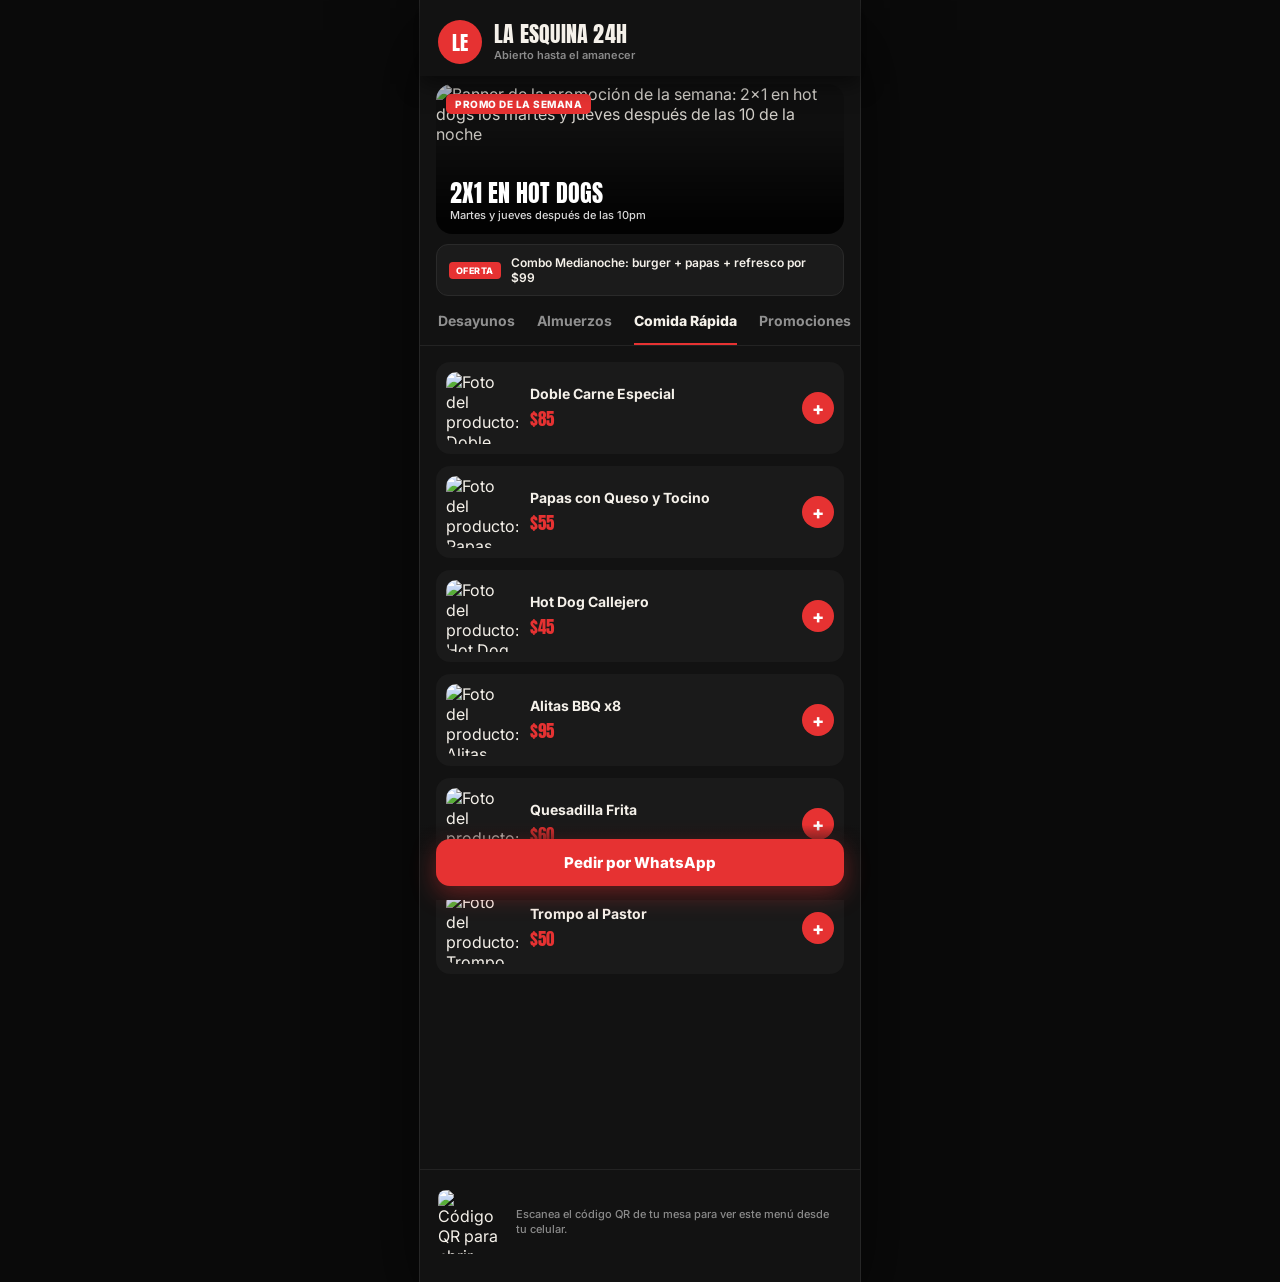
==== variaciones/1a-clasico.html @ f74f67f0 "Mejora responsive, accesibilidad de imágenes y contraste; añade README - Responsive: en pantallas an" ====
<!DOCTYPE html>
<html lang="es">
<head>
  <meta charset="utf-8">
  <meta name="viewport" content="width=device-width, initial-scale=1">
  <title>La Esquina 24H — Menú (1a Clásico)</title>

  <!-- Tipografías: Anton para títulos, Inter para el resto -->
  <link rel="preconnect" href="https://fonts.googleapis.com">
  <link rel="preconnect" href="https://fonts.gstatic.com" crossorigin>
  <link href="https://fonts.googleapis.com/css2?family=Anton&family=Inter:wght@400;500;600;700;800&display=swap" rel="stylesheet">

  <!-- Variables de diseño compartidas -->
  <link rel="stylesheet" href="../css/styles.css">

  <style>
    /* ====== Layout de la variación 1a (Clásico) ====== */

    body {
      display: flex;
      justify-content: center;
      background: #0a0a0a;
    }

    .app {
      width: 100%;
      max-width: var(--page-max-width);
      min-height: 100vh;
      background: var(--color-bg);
      display: flex;
      flex-direction: column;
      position: relative;
    }

    /* ---- Header ---- */
    .header {
      display: flex;
      align-items: center;
      gap: var(--space-md);
      padding: var(--space-xl) 18px var(--space-md);
      position: sticky;
      top: 0;
      background: var(--color-bg);
      z-index: 5;
    }
    .header__logo {
      width: 44px;
      height: 44px;
      border-radius: var(--radius-pill);
      background: var(--color-accent);
      display: flex;
      align-items: center;
      justify-content: center;
      font-family: var(--font-display);
      color: var(--color-white);
      font-size: 20px;
      flex-shrink: 0;
    }
    .header__name {
      font-family: var(--font-display);
      color: var(--color-text);
      font-size: 22px;
      letter-spacing: .01em;
      line-height: 1;
    }
    .header__tagline {
      color: var(--color-text-muted);
      font-size: 11px;
      font-weight: 600;
      margin-top: 3px;
    }

    /* ---- Banner de promoción ---- */
    .promo {
      margin: var(--space-sm) var(--space-lg) var(--space-xs);
      position: relative;
      border-radius: var(--radius-lg);
      overflow: hidden;
      height: 150px;
    }
    .promo__img {
      width: 100%;
      height: 100%;
      object-fit: cover;
    }
    .promo__overlay {
      position: absolute;
      inset: 0;
      background: linear-gradient(0deg, rgba(0,0,0,.85) 10%, rgba(0,0,0,.15) 70%);
      pointer-events: none;
    }
    .promo__badge {
      position: absolute;
      top: 10px;
      left: 10px;
      background: var(--color-accent);
      color: var(--color-white);
      font-weight: 800;
      font-size: 10px;
      letter-spacing: .05em;
      padding: 4px 9px;
      border-radius: 5px;
      text-transform: uppercase;
    }
    .promo__caption {
      position: absolute;
      bottom: 12px;
      left: 14px;
      right: 14px;
    }
    .promo__title {
      font-family: var(--font-display);
      color: var(--color-white);
      font-size: 24px;
      line-height: 1;
    }
    .promo__subtitle {
      color: #d9d9d9;
      font-size: 11px;
      font-weight: 500;
      margin-top: 3px;
    }

    /* ---- Aviso de oferta secundaria ---- */
    .offer {
      margin: 6px var(--space-lg) 10px;
      background: var(--color-bg-card);
      border: 1px solid #2a2a2a;
      border-radius: var(--radius-md);
      padding: 10px var(--space-md);
      display: flex;
      align-items: center;
      gap: 10px;
    }
    .offer__tag {
      background: var(--color-accent);
      color: var(--color-white);
      font-weight: 800;
      font-size: 9px;
      letter-spacing: .05em;
      padding: 3px 7px;
      border-radius: 4px;
      text-transform: uppercase;
      flex-shrink: 0;
    }
    .offer__text {
      color: var(--color-text);
      font-size: 12px;
      font-weight: 600;
    }

    /* ---- Tabs de categorías ---- */
    .tabs {
      display: flex;
      gap: 22px;
      padding: 6px 18px 0;
      border-bottom: 1px solid var(--color-border-soft);
      overflow-x: auto;
    }
    .tab {
      color: var(--color-text-tab);
      font-family: var(--font-body);
      font-weight: 700;
      font-size: 14px;
      padding: 0 0 14px;
      white-space: nowrap;
      border-bottom: 3px solid transparent;
      margin-bottom: -1px;
      transition: color .15s ease;
    }
    .tab.is-active {
      color: var(--color-text);
      font-weight: 800;
      border-bottom-color: var(--color-accent);
    }

    /* ---- Lista de productos ---- */
    .products {
      display: flex;
      flex-direction: column;
      gap: var(--space-md);
      padding: var(--space-lg) var(--space-lg) 120px;
      flex: 1;
    }
    .product {
      display: flex;
      gap: var(--space-md);
      background: var(--color-bg-elevated);
      border-radius: 14px;
      padding: 10px;
      align-items: center;
    }
    .product__img {
      width: 72px;
      height: 72px;
      border-radius: 10px;
      object-fit: cover;
      flex-shrink: 0;
    }
    .product__info {
      flex: 1;
      min-width: 0;
    }
    .product__name {
      color: var(--color-text);
      font-weight: 700;
      font-size: 14px;
    }
    .product__price {
      color: var(--color-accent);
      font-family: var(--font-display);
      font-size: 17px;
      margin-top: 4px;
    }
    .product__add {
      width: 32px;
      height: 32px;
      border-radius: var(--radius-pill);
      background: var(--color-accent);
      color: var(--color-white);
      font-size: 18px;
      font-weight: 800;
      display: flex;
      align-items: center;
      justify-content: center;
      flex-shrink: 0;
    }
    .products__empty {
      color: var(--color-text-muted);
      font-size: 13px;
      text-align: center;
      padding: 40px 0;
    }

    /* ---- Botón fijo de WhatsApp ---- */
    .whatsapp-bar {
      position: sticky;
      bottom: 0;
      padding: 14px var(--space-lg);
      background: linear-gradient(0deg, var(--color-bg) 60%, transparent);
      z-index: 6;
    }
    .whatsapp-btn {
      display: block;
      width: 100%;
      background: var(--color-accent);
      color: var(--color-white);
      font-weight: 800;
      font-size: 15px;
      text-align: center;
      padding: 14px;
      border-radius: 14px;
      box-shadow: var(--shadow-btn);
      text-decoration: none;
    }

    /* ---- Footer con QR ---- */
    .footer {
      padding: var(--space-xl) 18px var(--space-2xl);
      border-top: 1px solid var(--color-border-soft);
      display: flex;
      align-items: center;
      gap: 14px;
    }
    .footer__qr {
      width: 64px;
      height: 64px;
      border-radius: 8px;
      object-fit: cover;
      flex-shrink: 0;
    }
    .footer__text {
      color: var(--color-text-muted);
      font-size: 11px;
      font-weight: 500;
      line-height: 1.4;
    }
  </style>
</head>
<body>
  <div class="app">

    <!-- Header -->
    <header class="header">
      <div class="header__logo">LE</div>
      <div>
        <div class="header__name">LA ESQUINA 24H</div>
        <div class="header__tagline">Abierto hasta el amanecer</div>
      </div>
    </header>

    <!-- Banner de promoción -->
    <div class="promo">
      <img class="promo__img" src="https://placehold.co/440x150/1a1a1a/E63232?text=Promo" alt="Banner de la promoción de la semana: 2x1 en hot dogs los martes y jueves después de las 10 de la noche">
      <div class="promo__overlay"></div>
      <div class="promo__badge">Promo de la semana</div>
      <div class="promo__caption">
        <div class="promo__title">2X1 EN HOT DOGS</div>
        <div class="promo__subtitle">Martes y jueves después de las 10pm</div>
      </div>
    </div>

    <!-- Aviso de oferta secundaria -->
    <div class="offer">
      <div class="offer__tag">Oferta</div>
      <div class="offer__text">Combo Medianoche: burger + papas + refresco por $99</div>
    </div>

    <!-- Tabs de categorías -->
    <nav class="tabs" id="tabs">
      <button class="tab" data-category="desayunos">Desayunos</button>
      <button class="tab" data-category="almuerzos">Almuerzos</button>
      <button class="tab is-active" data-category="comida-rapida">Comida Rápida</button>
      <button class="tab" data-category="promociones">Promociones</button>
    </nav>

    <!-- Lista de productos (se rellena con JS) -->
    <main class="products" id="products"></main>

    <!-- Botón fijo de WhatsApp -->
    <div class="whatsapp-bar">
      <a class="whatsapp-btn" href="#">Pedir por WhatsApp</a>
    </div>

    <!-- Footer con QR -->
    <footer class="footer">
      <img class="footer__qr" src="https://placehold.co/64x64/F5F1EA/121212?text=QR" alt="Código QR para abrir este menú desde tu teléfono">
      <div class="footer__text">Escanea el código QR de tu mesa para ver este menú desde tu celular.</div>
    </footer>

  </div>

  <!-- Datos del menú compartidos entre todas las variaciones -->
  <script src="../js/menu-data.js"></script>
  <script>
    // ====== Datos de ejemplo ======
    // El array de productos vive en ../js/menu-data.js (window.MENU) y es
    // compartido por 1a, 1b y 1c. "Comida Rápida" usa los mismos productos
    // y precios del mockup; las demás categorías traen ejemplos para que
    // las tabs cambien de contenido.
    const productsEl = document.getElementById('products');
    const tabsEl = document.getElementById('tabs');

    // Renderiza las tarjetas de producto de una categoría
    function renderProducts(category) {
      const items = MENU[category] || [];
      if (items.length === 0) {
        productsEl.innerHTML = '<div class="products__empty">Próximamente…</div>';
        return;
      }
      productsEl.innerHTML = items.map(function (p) {
        return (
          '<article class="product">' +
            '<img class="product__img" src="' + p.img + '" alt="Foto del producto: ' + p.name + '">' +
            '<div class="product__info">' +
              '<div class="product__name">' + p.name + '</div>' +
              '<div class="product__price">' + p.price + '</div>' +
            '</div>' +
            '<button class="product__add" aria-label="Agregar ' + p.name + '">+</button>' +
          '</article>'
        );
      }).join('');
    }

    // Cambio de categoría al hacer click en una tab
    tabsEl.addEventListener('click', function (e) {
      const tab = e.target.closest('.tab');
      if (!tab) return;
      tabsEl.querySelectorAll('.tab').forEach(function (t) {
        t.classList.remove('is-active');
      });
      tab.classList.add('is-active');
      renderProducts(tab.dataset.category);
    });

    // Estado inicial: Comida Rápida
    renderProducts('comida-rapida');
  </script>

  <!-- Aparición al hacer scroll + header sticky -->
  <script src="../js/main.js"></script>
</body>
</html>
---- css/styles.css ----
/* ============================================================
   La Esquina 24H — Variables de diseño compartidas
   Paleta oscura con acento rojo. Tipografías Anton + Inter.
   Reutilizable por todas las variaciones (1a, 1b, 1c...).
   ============================================================ */

:root {
  /* Colores */
  --color-bg:            #121212;
  --color-bg-elevated:   #1a1a1a;
  --color-bg-card:       #1b1b1b;
  --color-surface:       #1e1e1e;
  --color-border:        #262626;
  --color-border-soft:   #232323;
  --color-accent:        #E63232;
  --color-accent-shadow: rgba(230, 50, 50, .4);
  --color-text:          #F5F1EA;
  --color-text-muted:    #8a8a8a;
  --color-text-tab:      #909090;
  --color-white:         #ffffff;

  /* Tipografía */
  --font-display: 'Anton', system-ui, sans-serif;
  --font-body:    'Inter', system-ui, sans-serif;

  /* Espaciados */
  --space-xs: 4px;
  --space-sm: 8px;
  --space-md: 12px;
  --space-lg: 16px;
  --space-xl: 20px;
  --space-2xl: 28px;

  /* Radios */
  --radius-sm: 6px;
  --radius-md: 12px;
  --radius-lg: 16px;
  --radius-pill: 50%;

  /* Sombras */
  --shadow-btn: 0 8px 24px var(--color-accent-shadow);

  /* Layout */
  --page-max-width: 440px;
}

/* ============================================================
   Reset ligero
   ============================================================ */

* {
  box-sizing: border-box;
}

html, body {
  margin: 0;
  padding: 0;
}

body {
  background: #0a0a0a;
  font-family: var(--font-body);
  color: var(--color-text);
  -webkit-font-smoothing: antialiased;
}

img {
  display: block;
  max-width: 100%;
}

button {
  font-family: inherit;
  cursor: pointer;
  border: none;
  background: none;
}

/* ============================================================
   Animaciones de aparición al hacer scroll (las activa js/main.js)
   La clase .reveal solo la añade el JS, así que sin JS nada queda
   oculto. Fade-in + leve desplazamiento hacia arriba.
   ============================================================ */

.reveal {
  opacity: 0;
  transform: translateY(16px);
  transition: opacity .5s ease, transform .5s ease;
  will-change: opacity, transform;
}

.reveal.is-visible {
  opacity: 1;
  transform: none;
}

/* Respeta a quien prefiere menos movimiento */
@media (prefers-reduced-motion: reduce) {
  .reveal {
    opacity: 1;
    transform: none;
    transition: none;
  }
}

/* Header sticky: sombra al quedar fijo arriba (la alterna js/main.js) */
.is-stuck {
  box-shadow: 0 8px 20px rgba(0, 0, 0, .5);
}

/* ============================================================
   Pantallas anchas (tablet / desktop)
   El menú es un marco tipo móvil (max-width 440px) centrado. En
   pantallas más anchas lo destacamos con un anillo + sombra para
   que se lea como algo intencional y no como una tira flotando.
   En móvil no cambia nada.
   ============================================================ */

@media (min-width: 500px) {
  .app {
    box-shadow: 0 0 0 1px var(--color-border), 0 30px 80px rgba(0, 0, 0, .6);
  }
}
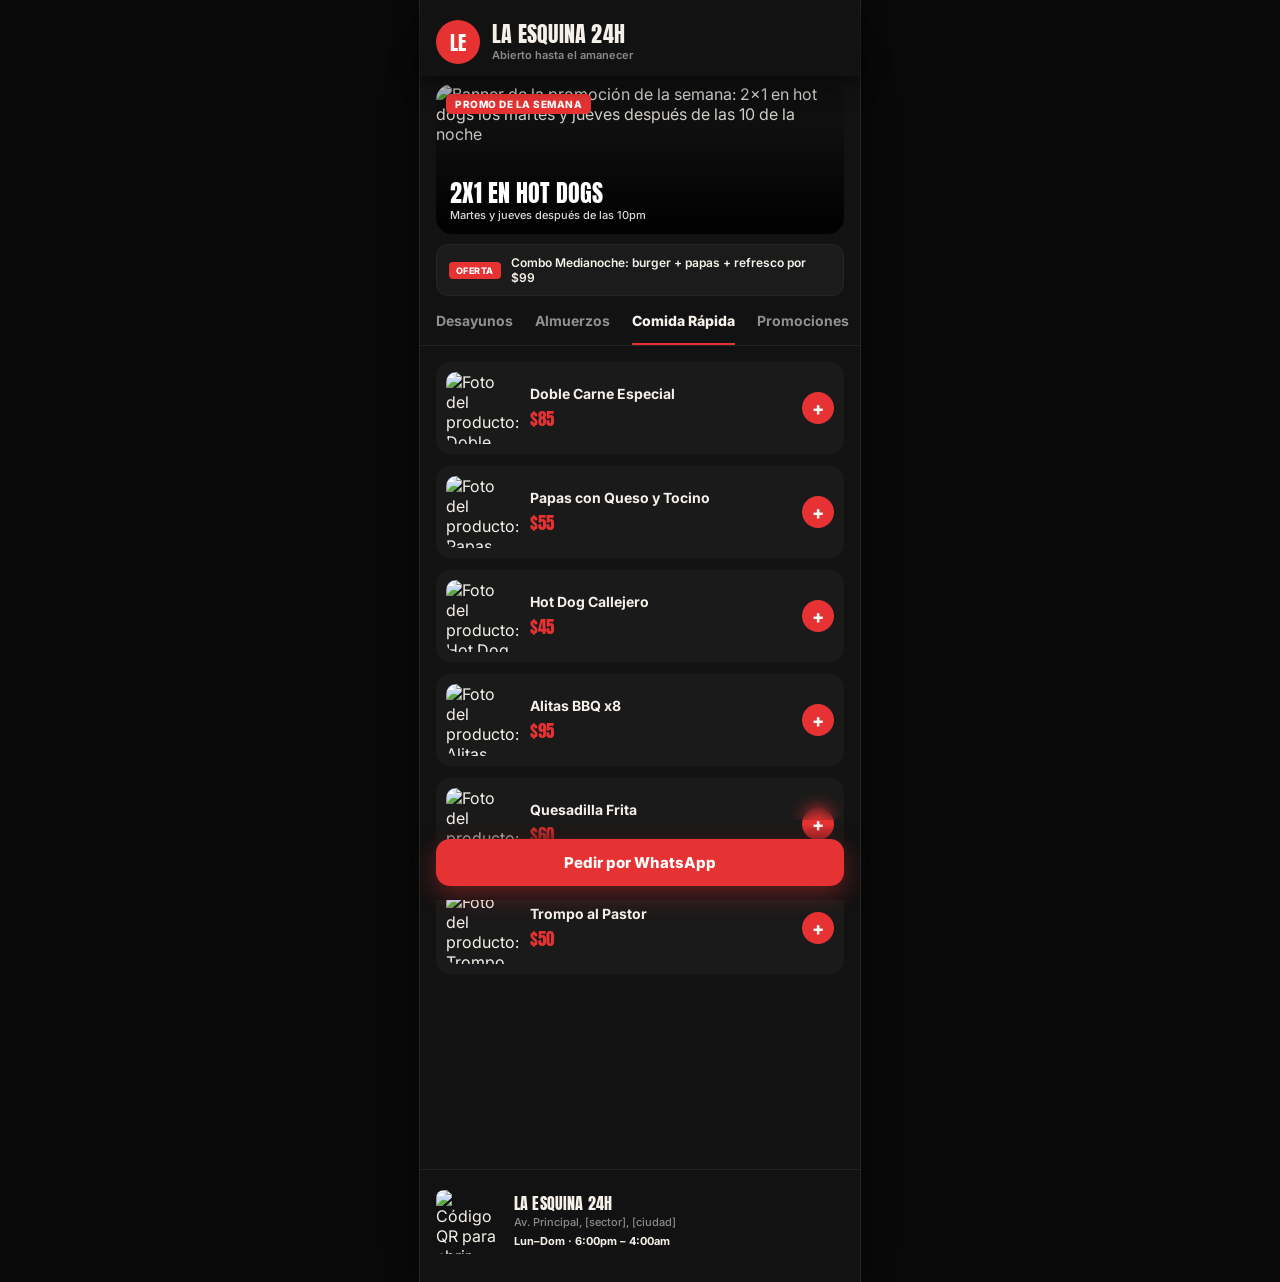
==== commit 51888223: "Add switcher for menu variations and update styles - Implemented a fixed switcher for navigating bet" ====
--- a/variaciones/1a-clasico.html
+++ b/variaciones/1a-clasico.html
@@ -37,7 +37,7 @@
       display: flex;
       align-items: center;
       gap: var(--space-md);
-      padding: var(--space-xl) 18px var(--space-md);
+      padding: var(--space-xl) var(--space-lg) var(--space-md);
       position: sticky;
       top: 0;
       background: var(--color-bg);
@@ -125,7 +125,7 @@
     .offer {
       margin: 6px var(--space-lg) 10px;
       background: var(--color-bg-card);
-      border: 1px solid #2a2a2a;
+      border: 1px solid var(--color-border);
       border-radius: var(--radius-md);
       padding: 10px var(--space-md);
       display: flex;
@@ -153,7 +153,7 @@
     .tabs {
       display: flex;
       gap: 22px;
-      padding: 6px 18px 0;
+      padding: 6px var(--space-lg) 0;
       border-bottom: 1px solid var(--color-border-soft);
       overflow-x: auto;
     }
@@ -254,9 +254,9 @@
       text-decoration: none;
     }
 
-    /* ---- Footer con QR ---- */
+    /* ---- Footer con datos del negocio y QR ---- */
     .footer {
-      padding: var(--space-xl) 18px var(--space-2xl);
+      padding: var(--space-xl) var(--space-lg) var(--space-2xl);
       border-top: 1px solid var(--color-border-soft);
       display: flex;
       align-items: center;
@@ -269,16 +269,47 @@
       object-fit: cover;
       flex-shrink: 0;
     }
-    .footer__text {
+    .footer__info {
+      display: flex;
+      flex-direction: column;
+      gap: var(--space-xs);
+    }
+    .footer__name {
+      font-family: var(--font-display);
+      color: var(--color-text);
+      font-size: 16px;
+      letter-spacing: .01em;
+      line-height: 1;
+    }
+    .footer__line {
       color: var(--color-text-muted);
       font-size: 11px;
       font-weight: 500;
       line-height: 1.4;
     }
+    .footer__hours {
+      color: var(--color-text);
+      font-size: 11px;
+      font-weight: 700;
+      line-height: 1.4;
+    }
   </style>
 </head>
 <body>
   <div class="app">
+
+    <!-- Switcher de variaciones (previsualización) -->
+    <nav class="switcher" aria-label="Cambiar de variación de menú">
+      <div class="switcher__band">
+        <div class="switcher__bar">
+          <a class="switcher__btn switcher__btn--home" href="../index.html">Inicio</a>
+          <span class="switcher__sep" aria-hidden="true"></span>
+          <a class="switcher__btn is-active" href="1a-clasico.html" aria-current="page">1a</a>
+          <a class="switcher__btn" href="1b-bento.html">1b</a>
+          <a class="switcher__btn" href="1c-urbano.html">1c</a>
+        </div>
+      </div>
+    </nav>
 
     <!-- Header -->
     <header class="header">
@@ -322,10 +353,14 @@
       <a class="whatsapp-btn" href="#">Pedir por WhatsApp</a>
     </div>
 
-    <!-- Footer con QR -->
+    <!-- Footer con datos del negocio y QR -->
     <footer class="footer">
       <img class="footer__qr" src="https://placehold.co/64x64/F5F1EA/121212?text=QR" alt="Código QR para abrir este menú desde tu teléfono">
-      <div class="footer__text">Escanea el código QR de tu mesa para ver este menú desde tu celular.</div>
+      <div class="footer__info">
+        <div class="footer__name">LA ESQUINA 24H</div>
+        <div class="footer__line">Av. Principal, [sector], [ciudad]</div>
+        <div class="footer__hours">Lun–Dom · 6:00pm – 4:00am</div>
+      </div>
     </footer>
 
   </div>
--- a/css/styles.css
+++ b/css/styles.css
@@ -121,3 +121,77 @@
     box-shadow: 0 0 0 1px var(--color-border), 0 30px 80px rgba(0, 0, 0, .6);
   }
 }
+
+/* ============================================================
+   Switcher de variaciones (herramienta de previsualización)
+   Píldora fija y discreta en la esquina inferior derecha, justo
+   encima del CTA, para saltar entre 1a / 1b / 1c y volver a la
+   portada sin pisar la marca ni el botón de cada diseño. Anclada
+   al ancho del marco para que en escritorio quede pegada a él.
+   Cada página marca su botón activo con .is-active.
+   ============================================================ */
+
+.switcher {
+  position: fixed;
+  left: 0;
+  right: 0;
+  bottom: 80px;
+  z-index: 50;
+  display: flex;
+  justify-content: center;
+  pointer-events: none; /* deja pasar el toque salvo en la barra */
+}
+
+.switcher__band {
+  width: 100%;
+  max-width: var(--page-max-width);
+  padding: 0 var(--space-lg);
+  display: flex;
+  justify-content: flex-end;
+}
+
+.switcher__bar {
+  pointer-events: auto;
+  display: inline-flex;
+  align-items: center;
+  gap: 2px;
+  padding: 4px;
+  background: rgba(10, 10, 10, .82);
+  -webkit-backdrop-filter: blur(8px);
+  backdrop-filter: blur(8px);
+  border: 1px solid var(--color-border);
+  border-radius: var(--radius-md);
+  box-shadow: 0 6px 20px rgba(0, 0, 0, .45);
+}
+
+.switcher__btn {
+  display: flex;
+  align-items: center;
+  justify-content: center;
+  min-width: 28px;
+  height: 26px;
+  padding: 0 8px;
+  border-radius: var(--radius-sm);
+  color: var(--color-text-muted);
+  font-family: var(--font-body);
+  font-size: 12px;
+  font-weight: 700;
+  text-decoration: none;
+}
+
+.switcher__btn--home {
+  color: var(--color-text);
+  font-weight: 600;
+}
+
+.switcher__btn.is-active {
+  background: var(--color-accent);
+  color: var(--color-white);
+}
+
+.switcher__sep {
+  width: 1px;
+  height: 16px;
+  margin: 0 2px;
+  background: var(--color-border);
+}
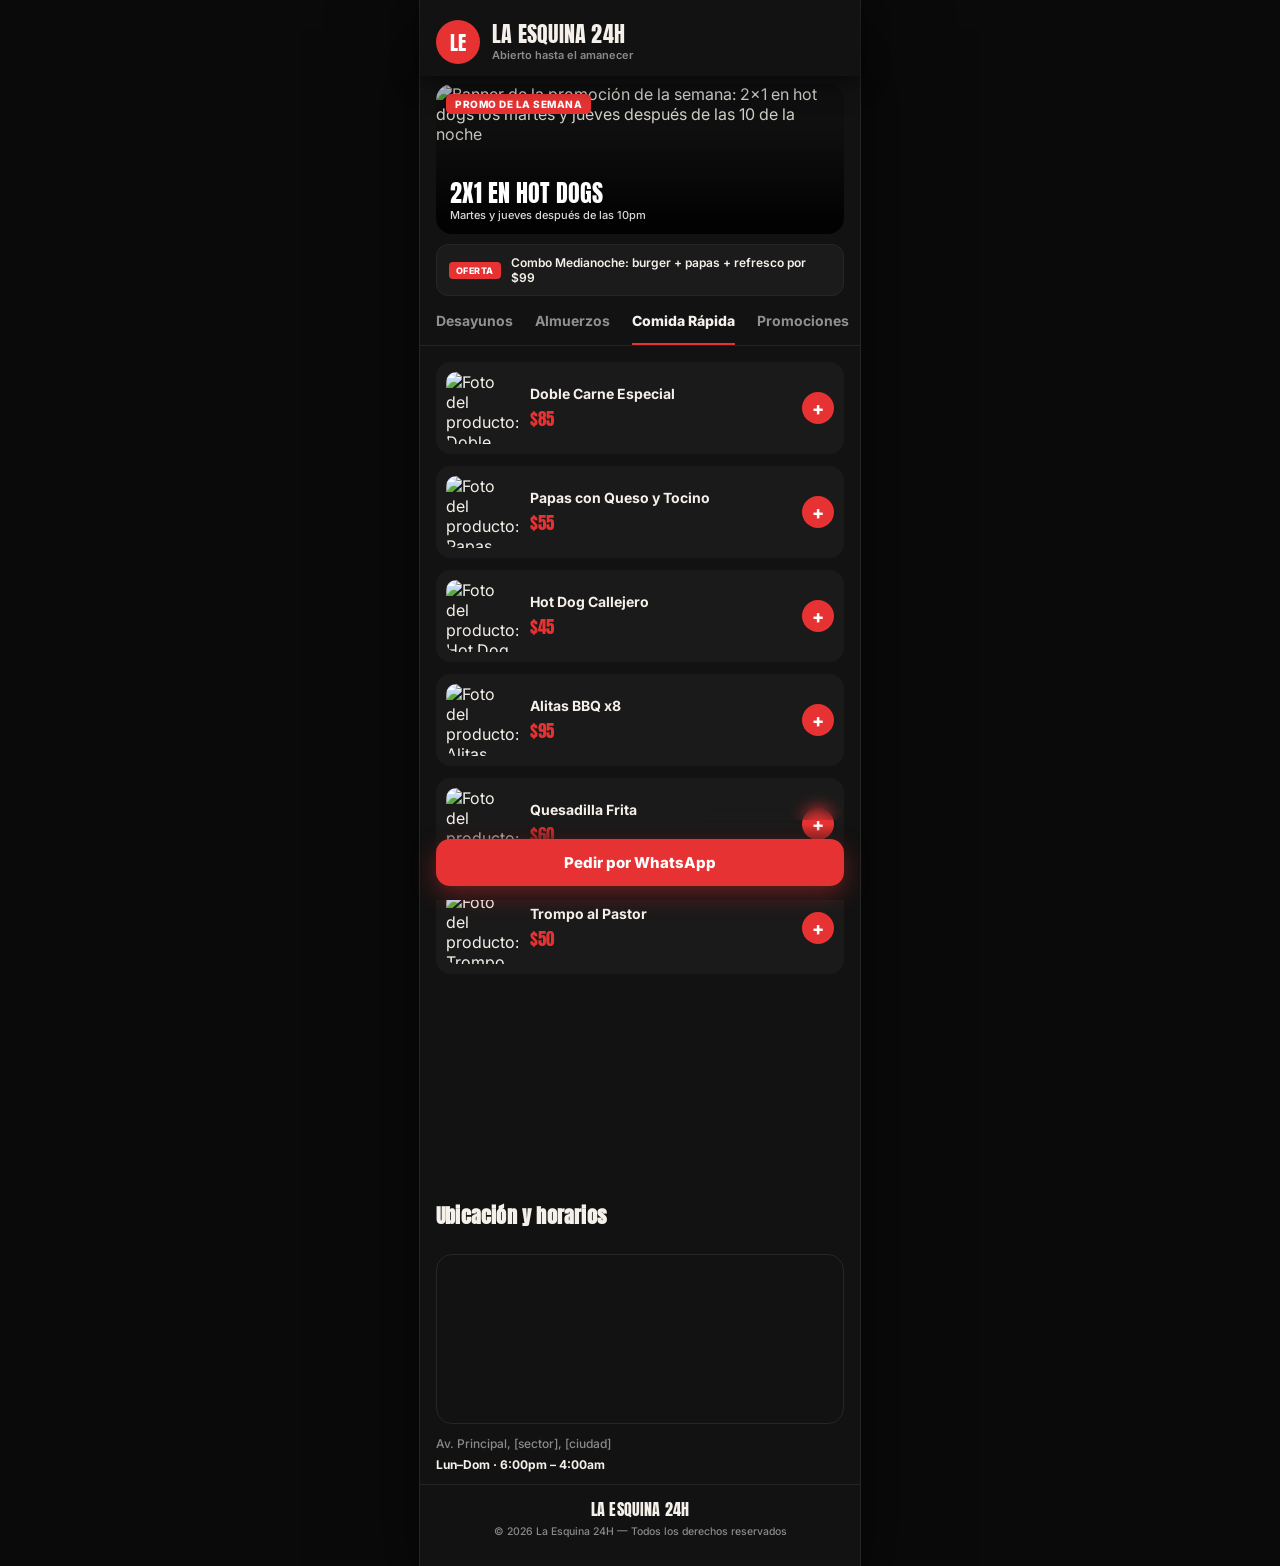
==== commit 4aa07c57: "Refactor footer and location sections for improved layout and accessibility" ====
--- a/variaciones/1a-clasico.html
+++ b/variaciones/1a-clasico.html
@@ -254,44 +254,69 @@
       text-decoration: none;
     }
 
-    /* ---- Footer con datos del negocio y QR ---- */
-    .footer {
-      padding: var(--space-xl) var(--space-lg) var(--space-2xl);
-      border-top: 1px solid var(--color-border-soft);
-      display: flex;
-      align-items: center;
-      gap: 14px;
-    }
-    .footer__qr {
-      width: 64px;
-      height: 64px;
-      border-radius: 8px;
-      object-fit: cover;
-      flex-shrink: 0;
-    }
-    .footer__info {
+    /* ---- Ubicación y horarios ---- */
+    .location {
+      padding: var(--space-xl) var(--space-lg) var(--space-md);
+      display: flex;
+      flex-direction: column;
+      gap: var(--space-md);
+    }
+    .location__title {
+      font-family: var(--font-display);
+      color: var(--color-text);
+      font-size: 20px;
+      letter-spacing: .01em;
+      line-height: 1;
+    }
+    .location__map {
+      border-radius: var(--radius-lg);
+      overflow: hidden;
+      height: 170px;
+      border: 1px solid var(--color-border);
+    }
+    .location__map iframe {
+      width: 100%;
+      height: 100%;
+      border: 0;
+      display: block;
+    }
+    .location__details {
       display: flex;
       flex-direction: column;
       gap: var(--space-xs);
     }
+    .location__address {
+      color: var(--color-text-muted);
+      font-size: 12px;
+      font-weight: 500;
+      line-height: 1.4;
+    }
+    .location__hours {
+      color: var(--color-text);
+      font-size: 12px;
+      font-weight: 700;
+    }
+
+    /* ---- Footer simple ---- */
+    .footer {
+      padding: var(--space-md) var(--space-lg) var(--space-2xl);
+      border-top: 1px solid var(--color-border-soft);
+      display: flex;
+      flex-direction: column;
+      align-items: center;
+      text-align: center;
+      gap: var(--space-xs);
+    }
     .footer__name {
       font-family: var(--font-display);
       color: var(--color-text);
       font-size: 16px;
       letter-spacing: .01em;
-      line-height: 1;
-    }
-    .footer__line {
+    }
+    .footer__copy {
       color: var(--color-text-muted);
-      font-size: 11px;
+      font-size: 10.5px;
       font-weight: 500;
-      line-height: 1.4;
-    }
-    .footer__hours {
-      color: var(--color-text);
-      font-size: 11px;
-      font-weight: 700;
-      line-height: 1.4;
     }
   </style>
 </head>
@@ -338,7 +363,7 @@
     </div>
 
     <!-- Tabs de categorías -->
-    <nav class="tabs" id="tabs">
+    <nav class="tabs scroll-sin-barra" id="tabs">
       <button class="tab" data-category="desayunos">Desayunos</button>
       <button class="tab" data-category="almuerzos">Almuerzos</button>
       <button class="tab is-active" data-category="comida-rapida">Comida Rápida</button>
@@ -353,14 +378,28 @@
       <a class="whatsapp-btn" href="#">Pedir por WhatsApp</a>
     </div>
 
-    <!-- Footer con datos del negocio y QR -->
+    <!-- Ubicación y horarios -->
+    <section class="location" aria-label="Ubicación y horarios">
+      <h2 class="location__title">Ubicación y horarios</h2>
+      <!-- Reemplazar el src por el enlace real de Google Maps (Compartir → Insertar un mapa) -->
+      <div class="location__map">
+        <iframe
+          src="https://www.google.com/maps/embed?pb=!1m18!1m12!1m3!1d3980!2d-99.1332!3d19.4326!2m3!1f0!2f0!3f0!3m2!1i1024!2i768!4f13.1!3m3!1m2!1s0x0%3A0x0!2zMTnCsDI1JzU3LjQiTiA5OcKwMDcnNTkuNSJX!5e0!3m2!1ses!2smx!4v1700000000000"
+          title="Mapa de ubicación de La Esquina 24H"
+          loading="lazy"
+          referrerpolicy="no-referrer-when-downgrade"
+          allowfullscreen></iframe>
+      </div>
+      <div class="location__details">
+        <div class="location__address">Av. Principal, [sector], [ciudad]</div>
+        <div class="location__hours">Lun–Dom · 6:00pm – 4:00am</div>
+      </div>
+    </section>
+
+    <!-- Footer simple -->
     <footer class="footer">
-      <img class="footer__qr" src="https://placehold.co/64x64/F5F1EA/121212?text=QR" alt="Código QR para abrir este menú desde tu teléfono">
-      <div class="footer__info">
-        <div class="footer__name">LA ESQUINA 24H</div>
-        <div class="footer__line">Av. Principal, [sector], [ciudad]</div>
-        <div class="footer__hours">Lun–Dom · 6:00pm – 4:00am</div>
-      </div>
+      <div class="footer__name">LA ESQUINA 24H</div>
+      <div class="footer__copy">© 2026 La Esquina 24H — Todos los derechos reservados</div>
     </footer>
 
   </div>
--- a/css/styles.css
+++ b/css/styles.css
@@ -77,6 +77,21 @@
 }
 
 /* ============================================================
+   Utilidades
+   ============================================================ */
+
+/* Oculta la barra de scroll visual sin desactivar el scroll (el
+   swipe/arrastre sigue funcionando). Se aplica a contenedores con
+   overflow, como el carrusel de tabs. */
+.scroll-sin-barra {
+  scrollbar-width: none;        /* Firefox */
+  -ms-overflow-style: none;     /* Edge / IE */
+}
+.scroll-sin-barra::-webkit-scrollbar {
+  display: none;                /* Chrome / Safari / navegadores móviles */
+}
+
+/* ============================================================
    Animaciones de aparición al hacer scroll (las activa js/main.js)
    La clase .reveal solo la añade el JS, así que sin JS nada queda
    oculto. Fade-in + leve desplazamiento hacia arriba.
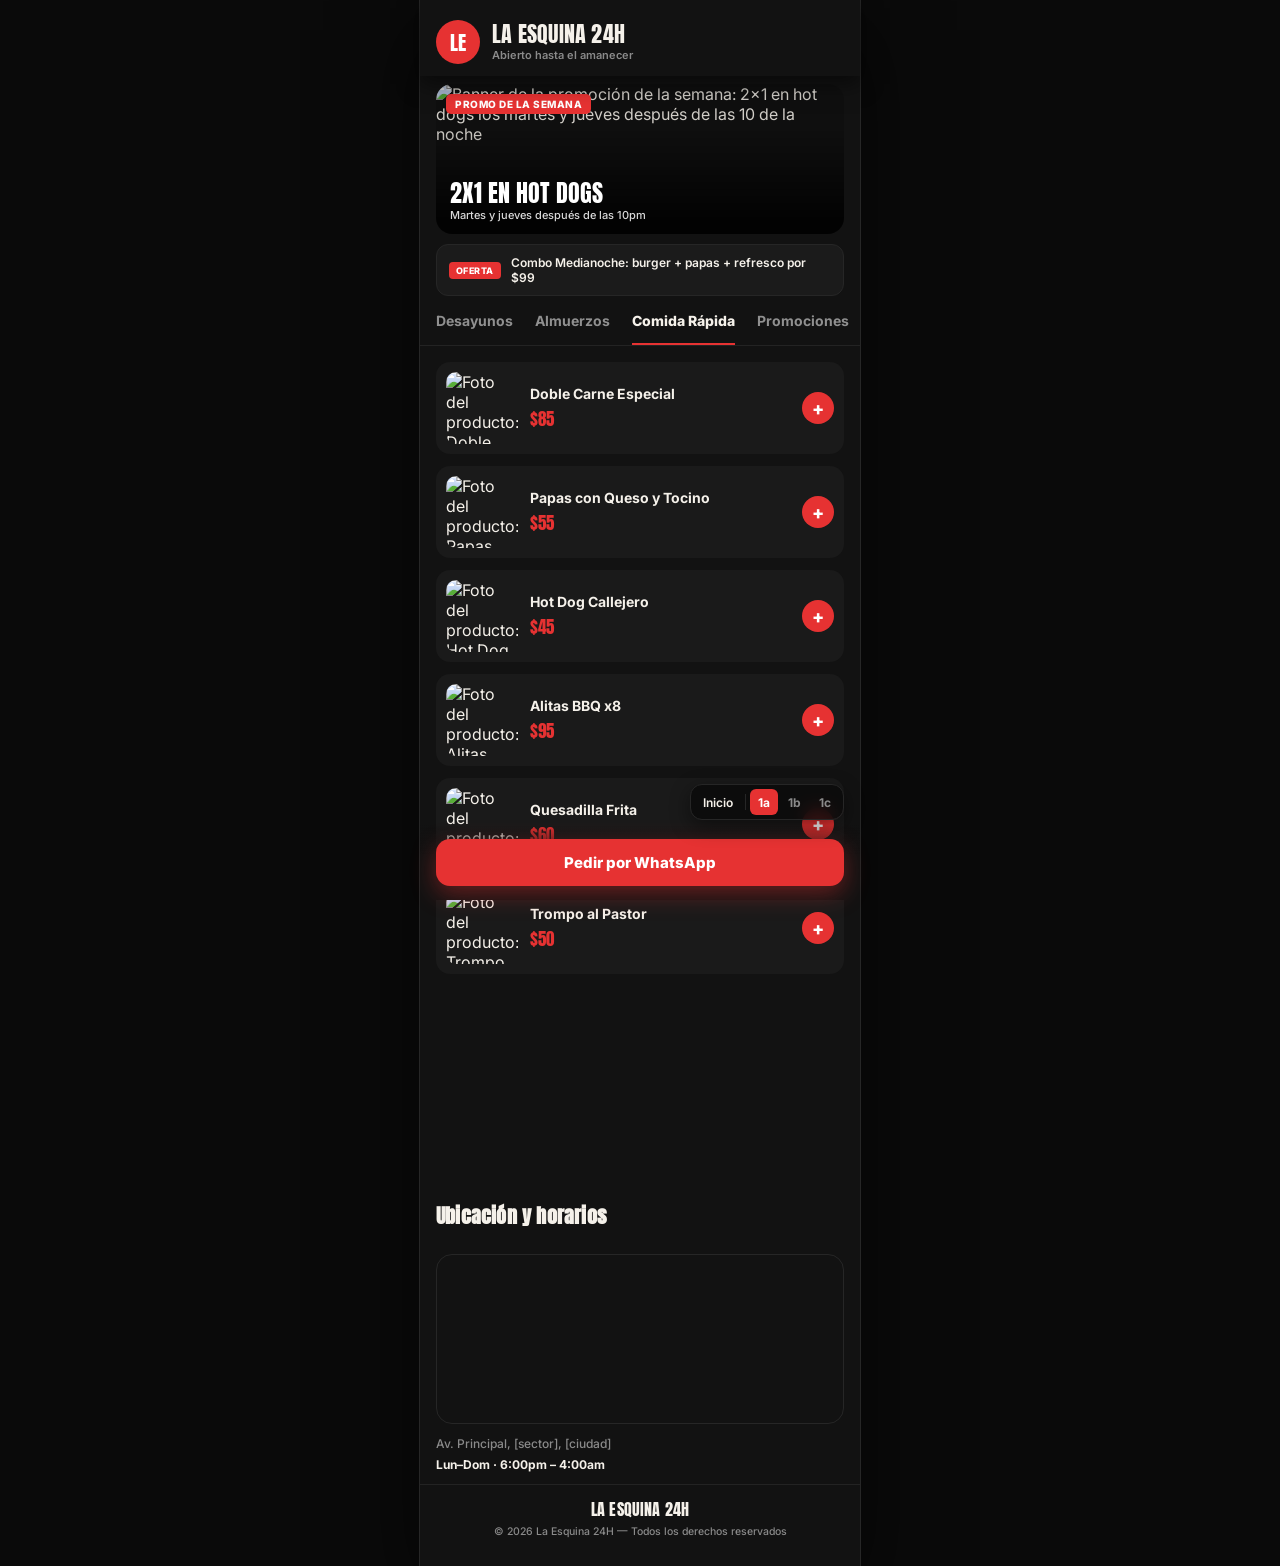
==== commit 6b2bac3f: "Hide vertical scrollbar to prevent phantom scrolling in menu variations" ====
--- a/variaciones/1a-clasico.html
+++ b/variaciones/1a-clasico.html
@@ -156,6 +156,7 @@
       padding: 6px var(--space-lg) 0;
       border-bottom: 1px solid var(--color-border-soft);
       overflow-x: auto;
+      overflow-y: hidden; /* evita el scroll vertical fantasma del scrollbar horizontal */
     }
     .tab {
       color: var(--color-text-tab);
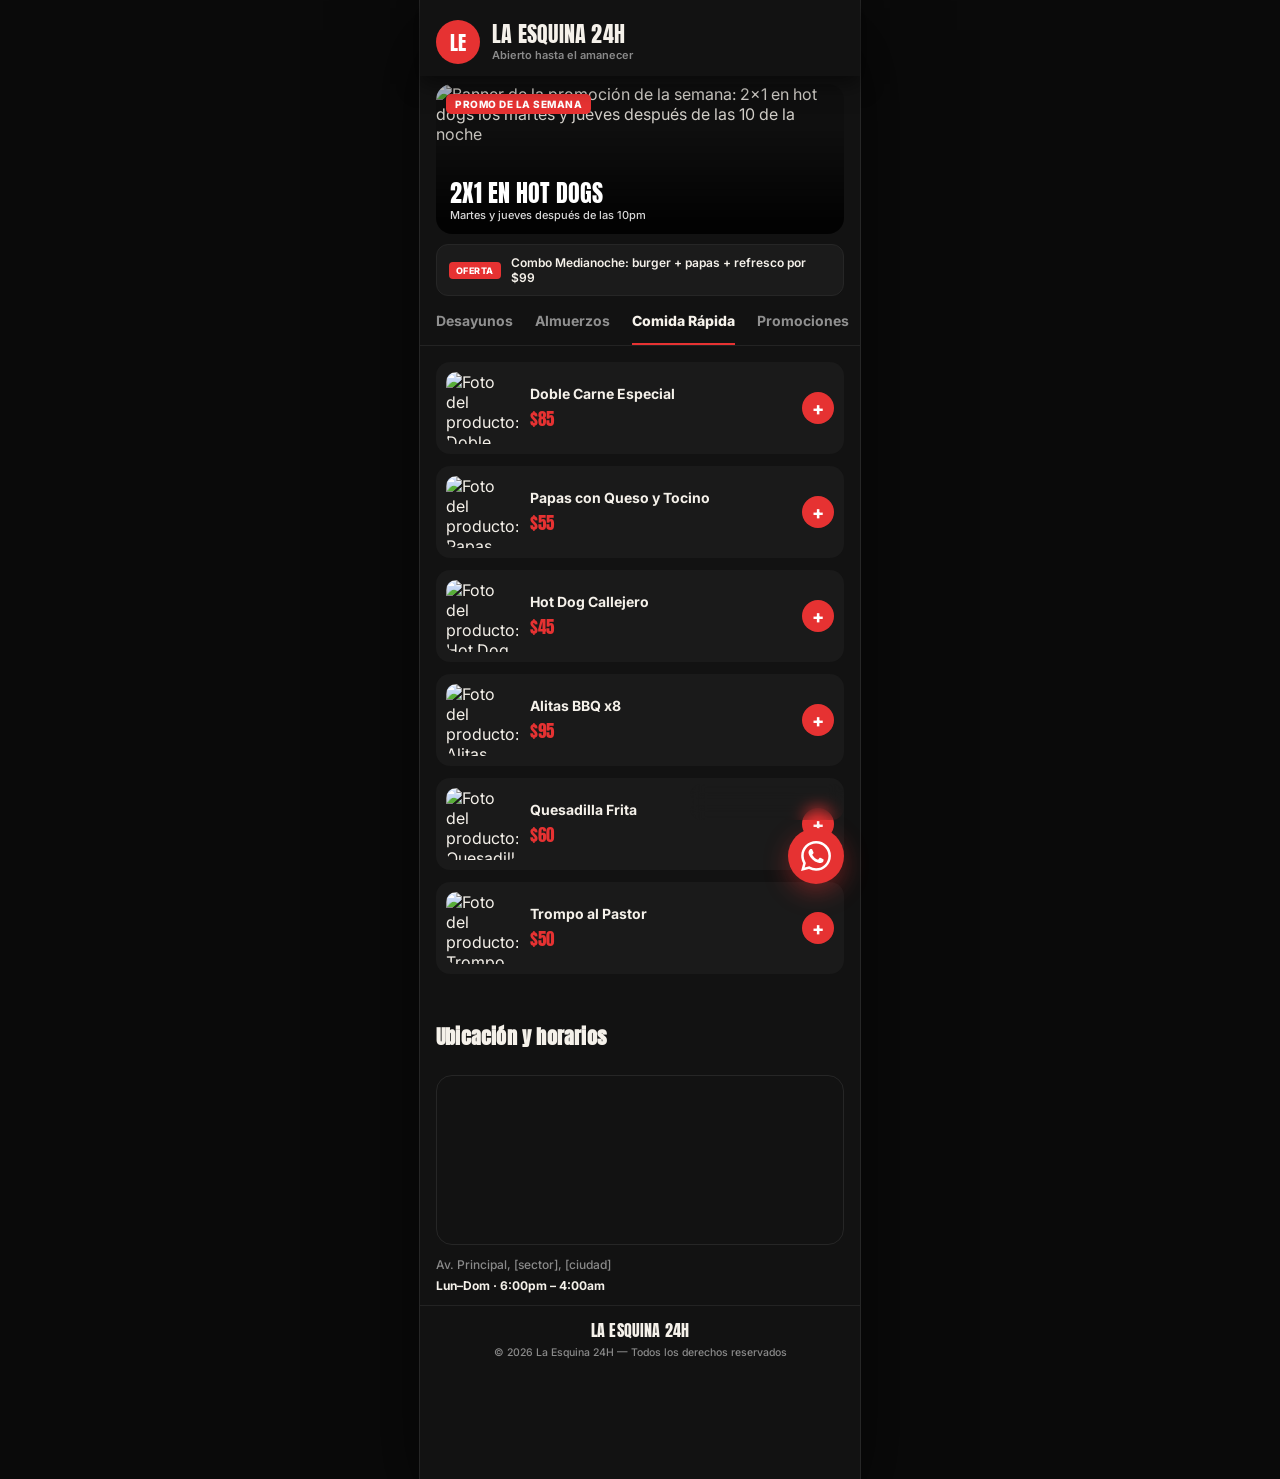
==== commit d74e99ef: "Add floating WhatsApp contact button across menu variations" ====
--- a/variaciones/1a-clasico.html
+++ b/variaciones/1a-clasico.html
@@ -180,7 +180,7 @@
       display: flex;
       flex-direction: column;
       gap: var(--space-md);
-      padding: var(--space-lg) var(--space-lg) 120px;
+      padding: var(--space-lg);
       flex: 1;
     }
     .product {
@@ -233,28 +233,6 @@
       padding: 40px 0;
     }
 
-    /* ---- Botón fijo de WhatsApp ---- */
-    .whatsapp-bar {
-      position: sticky;
-      bottom: 0;
-      padding: 14px var(--space-lg);
-      background: linear-gradient(0deg, var(--color-bg) 60%, transparent);
-      z-index: 6;
-    }
-    .whatsapp-btn {
-      display: block;
-      width: 100%;
-      background: var(--color-accent);
-      color: var(--color-white);
-      font-weight: 800;
-      font-size: 15px;
-      text-align: center;
-      padding: 14px;
-      border-radius: 14px;
-      box-shadow: var(--shadow-btn);
-      text-decoration: none;
-    }
-
     /* ---- Ubicación y horarios ---- */
     .location {
       padding: var(--space-xl) var(--space-lg) var(--space-md);
@@ -300,7 +278,8 @@
 
     /* ---- Footer simple ---- */
     .footer {
-      padding: var(--space-md) var(--space-lg) var(--space-2xl);
+      /* espacio inferior extra para librar los controles flotantes (FAB + switcher) */
+      padding: var(--space-md) var(--space-lg) 120px;
       border-top: 1px solid var(--color-border-soft);
       display: flex;
       flex-direction: column;
@@ -374,9 +353,15 @@
     <!-- Lista de productos (se rellena con JS) -->
     <main class="products" id="products"></main>
 
-    <!-- Botón fijo de WhatsApp -->
-    <div class="whatsapp-bar">
-      <a class="whatsapp-btn" href="#">Pedir por WhatsApp</a>
+    <!-- Botón flotante de contacto por WhatsApp -->
+    <div class="wa-fab">
+      <div class="wa-fab__band">
+        <a class="wa-fab__btn" href="#" aria-label="Contactar por WhatsApp">
+          <svg viewBox="0 0 24 24" role="img" aria-hidden="true">
+            <path d="M17.472 14.382c-.297-.149-1.758-.867-2.03-.967-.273-.099-.471-.148-.67.15-.197.297-.767.966-.94 1.164-.173.199-.347.223-.644.075-.297-.15-1.255-.463-2.39-1.475-.883-.788-1.48-1.761-1.653-2.059-.173-.297-.018-.458.13-.606.134-.133.298-.347.446-.52.149-.174.198-.298.298-.497.099-.198.05-.371-.025-.52-.075-.149-.669-1.612-.916-2.207-.242-.579-.487-.5-.669-.51-.173-.008-.371-.01-.57-.01-.198 0-.52.074-.792.372-.272.297-1.04 1.016-1.04 2.479 0 1.462 1.065 2.875 1.213 3.074.149.198 2.096 3.2 5.077 4.487.71.306 1.263.489 1.694.625.712.227 1.36.195 1.872.118.571-.085 1.758-.719 2.006-1.413.248-.694.248-1.289.173-1.413-.074-.124-.272-.198-.57-.347m-5.421 7.403h-.004a9.87 9.87 0 01-5.031-1.378l-.361-.214-3.741.982.998-3.648-.235-.374a9.86 9.86 0 01-1.51-5.26c.001-5.45 4.436-9.884 9.888-9.884 2.64 0 5.122 1.03 6.988 2.898a9.825 9.825 0 012.893 6.994c-.003 5.45-4.437 9.884-9.885 9.884m8.413-18.297A11.815 11.815 0 0012.05 0C5.495 0 .16 5.335.157 11.892c0 2.096.547 4.142 1.588 5.945L.057 24l6.305-1.654a11.882 11.882 0 005.683 1.448h.005c6.554 0 11.89-5.335 11.893-11.893a11.821 11.821 0 00-3.48-8.413z"/>
+          </svg>
+        </a>
+      </div>
     </div>
 
     <!-- Ubicación y horarios -->
--- a/css/styles.css
+++ b/css/styles.css
@@ -210,3 +210,50 @@
   margin: 0 2px;
   background: var(--color-border);
 }
+
+/* ============================================================
+   Botón flotante de contacto por WhatsApp
+   Igual en las 3 variaciones: círculo rojo fijo en la esquina
+   inferior derecha, anclado al ancho del marco (como el switcher).
+   Reemplaza los botones "Pedir por WhatsApp" de cada diseño.
+   ============================================================ */
+
+.wa-fab {
+  position: fixed;
+  left: 0;
+  right: 0;
+  bottom: var(--space-lg);
+  z-index: 40;
+  display: flex;
+  justify-content: center;
+  pointer-events: none; /* solo el botón recibe eventos */
+}
+
+.wa-fab__band {
+  width: 100%;
+  max-width: var(--page-max-width);
+  padding: 0 var(--space-lg);
+  display: flex;
+  justify-content: flex-end;
+}
+
+.wa-fab__btn {
+  pointer-events: auto;
+  width: 56px;
+  height: 56px;
+  border-radius: var(--radius-pill);
+  background: var(--color-accent);
+  color: var(--color-white);
+  display: flex;
+  align-items: center;
+  justify-content: center;
+  box-shadow: var(--shadow-btn);
+  text-decoration: none;
+}
+
+.wa-fab__btn svg {
+  width: 30px;
+  height: 30px;
+  display: block;
+  fill: currentColor;
+}
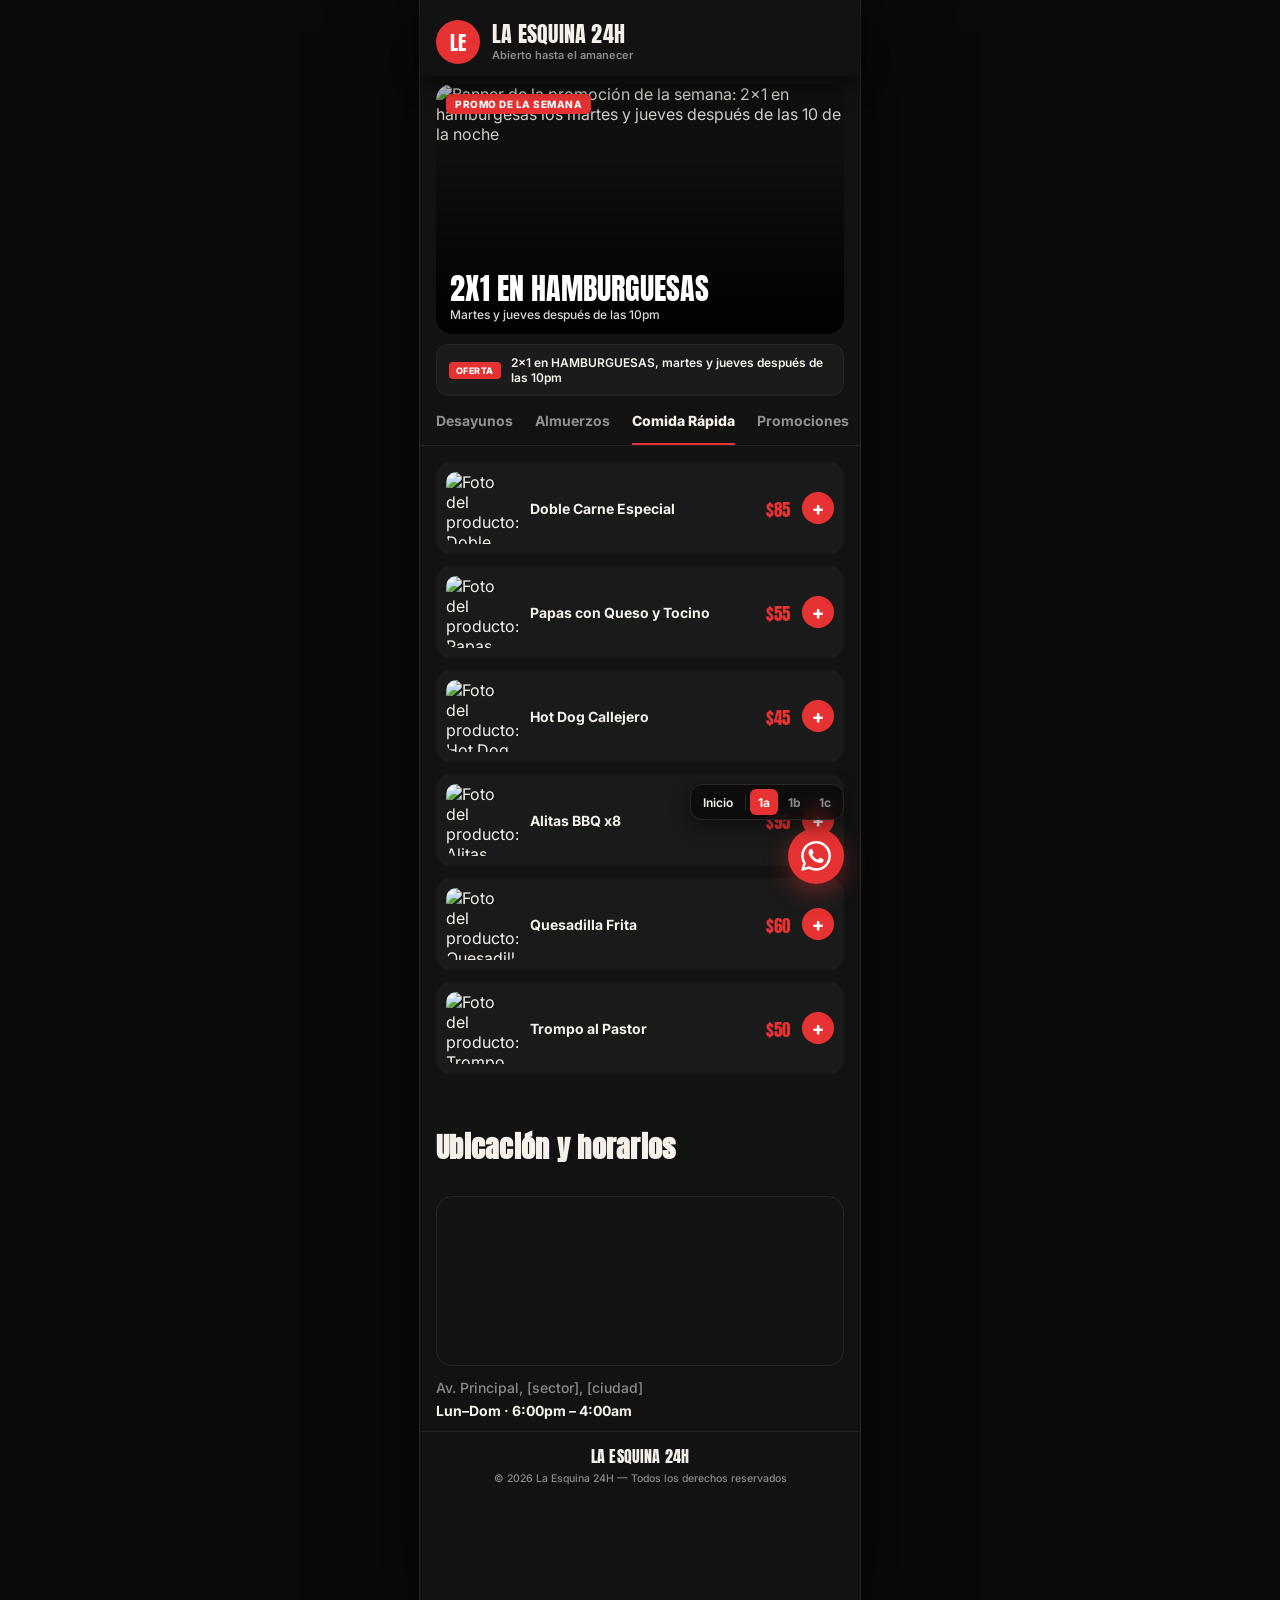
==== commit 739f69df: "Update menu variations with enhanced layout and promotional content" ====
--- a/variaciones/1a-clasico.html
+++ b/variaciones/1a-clasico.html
@@ -76,7 +76,7 @@
       position: relative;
       border-radius: var(--radius-lg);
       overflow: hidden;
-      height: 150px;
+      height: 250px;
     }
     .promo__img {
       width: 100%;
@@ -111,12 +111,12 @@
     .promo__title {
       font-family: var(--font-display);
       color: var(--color-white);
-      font-size: 24px;
+      font-size: 30px;
       line-height: 1;
     }
     .promo__subtitle {
       color: #d9d9d9;
-      font-size: 11px;
+      font-size: 12px;
       font-weight: 500;
       margin-top: 3px;
     }
@@ -200,6 +200,10 @@
     }
     .product__info {
       flex: 1;
+      display: flex;
+      flex-direction: row;
+      align-items: center;
+      justify-content: space-between;
       min-width: 0;
     }
     .product__name {
@@ -243,7 +247,7 @@
     .location__title {
       font-family: var(--font-display);
       color: var(--color-text);
-      font-size: 20px;
+      font-size: 28px;
       letter-spacing: .01em;
       line-height: 1;
     }
@@ -266,13 +270,13 @@
     }
     .location__address {
       color: var(--color-text-muted);
-      font-size: 12px;
+      font-size: 14px;
       font-weight: 500;
       line-height: 1.4;
     }
     .location__hours {
       color: var(--color-text);
-      font-size: 12px;
+      font-size: 14px;
       font-weight: 700;
     }
 
@@ -327,11 +331,11 @@
 
     <!-- Banner de promoción -->
     <div class="promo">
-      <img class="promo__img" src="https://placehold.co/440x150/1a1a1a/E63232?text=Promo" alt="Banner de la promoción de la semana: 2x1 en hot dogs los martes y jueves después de las 10 de la noche">
+      <img class="promo__img" src="../assets/img/hamburguesa.jpg" alt="Banner de la promoción de la semana: 2x1 en hamburgesas los martes y jueves después de las 10 de la noche" loading="lazy">
       <div class="promo__overlay"></div>
       <div class="promo__badge">Promo de la semana</div>
       <div class="promo__caption">
-        <div class="promo__title">2X1 EN HOT DOGS</div>
+        <div class="promo__title">2X1 EN HAMBURGUESAS</div>
         <div class="promo__subtitle">Martes y jueves después de las 10pm</div>
       </div>
     </div>
@@ -339,7 +343,7 @@
     <!-- Aviso de oferta secundaria -->
     <div class="offer">
       <div class="offer__tag">Oferta</div>
-      <div class="offer__text">Combo Medianoche: burger + papas + refresco por $99</div>
+      <div class="offer__text">2x1 en HAMBURGUESAS, martes y jueves después de las 10pm</div>
     </div>
 
     <!-- Tabs de categorías -->
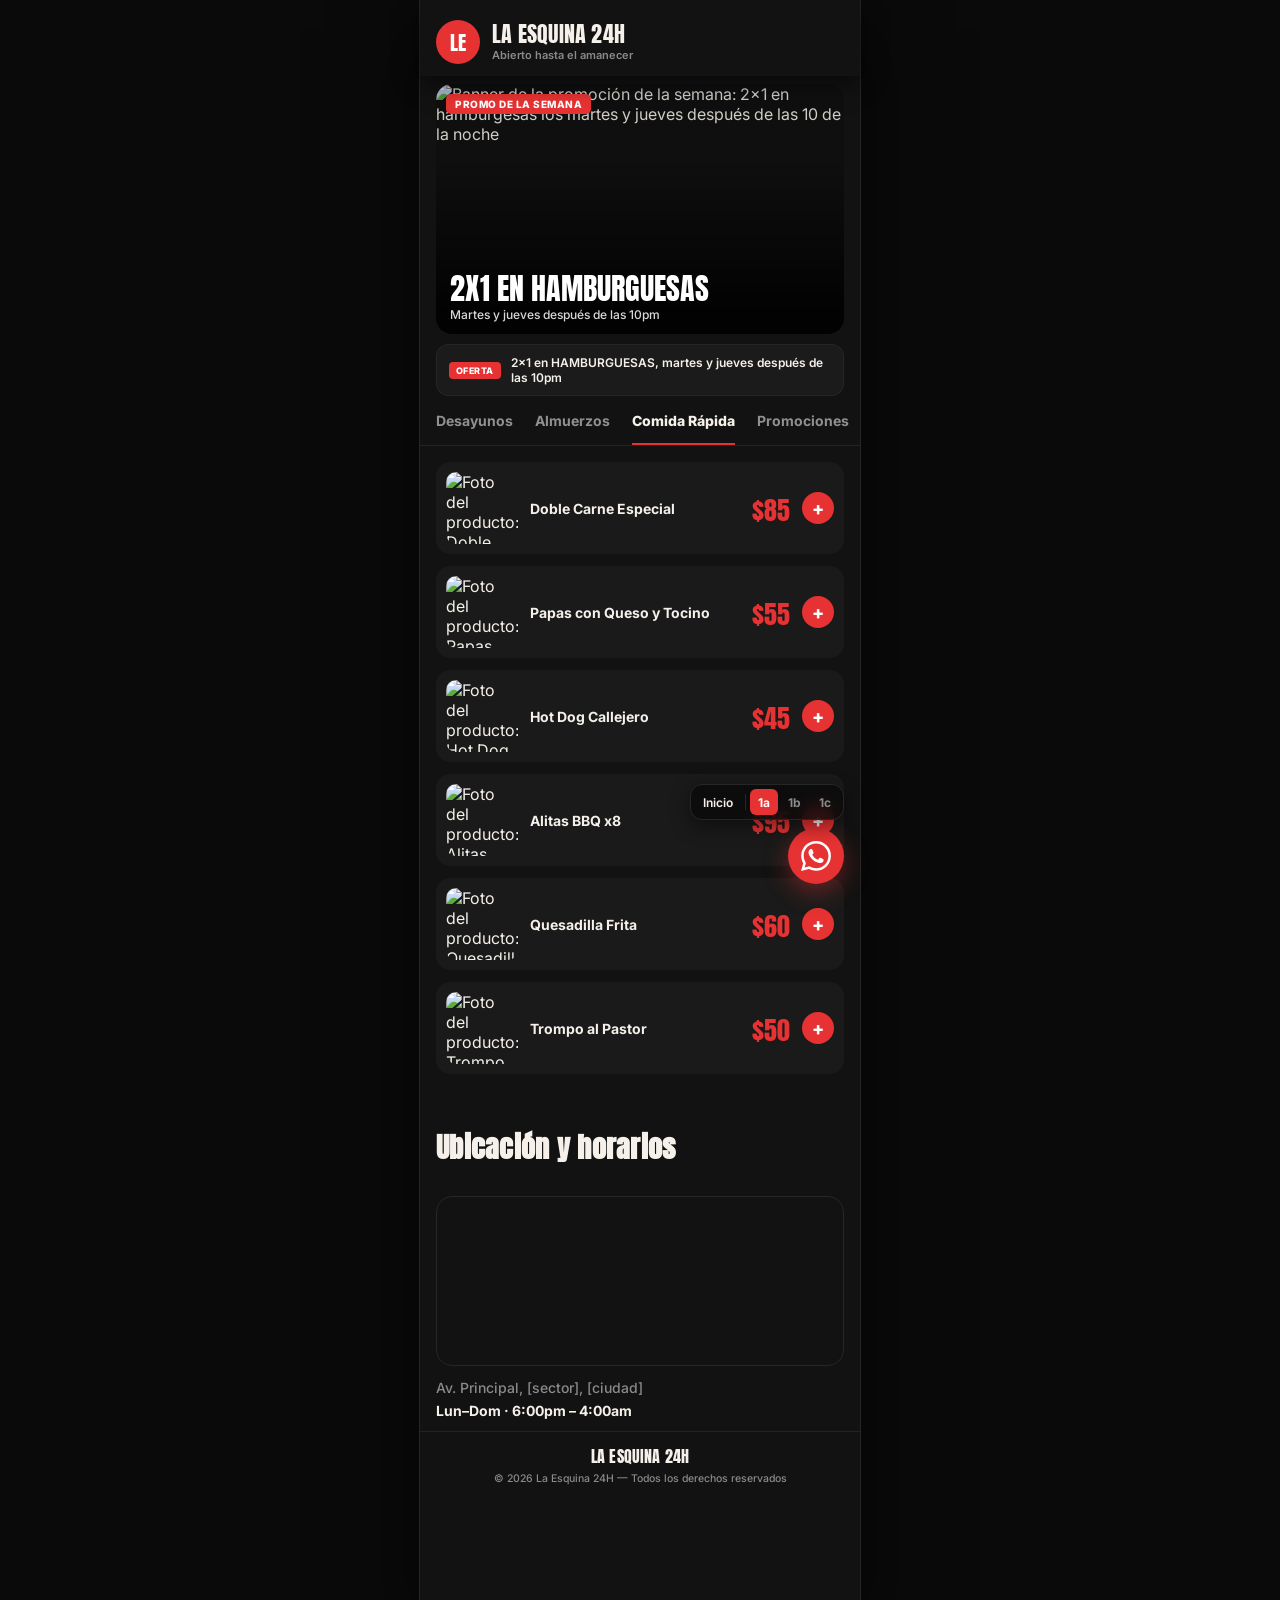
==== commit 3b1aa440: "Update menu images to use local assets and increase product price font size for better visibility" ====
--- a/variaciones/1a-clasico.html
+++ b/variaciones/1a-clasico.html
@@ -214,7 +214,7 @@
     .product__price {
       color: var(--color-accent);
       font-family: var(--font-display);
-      font-size: 17px;
+      font-size: 26px;
       margin-top: 4px;
     }
     .product__add {
